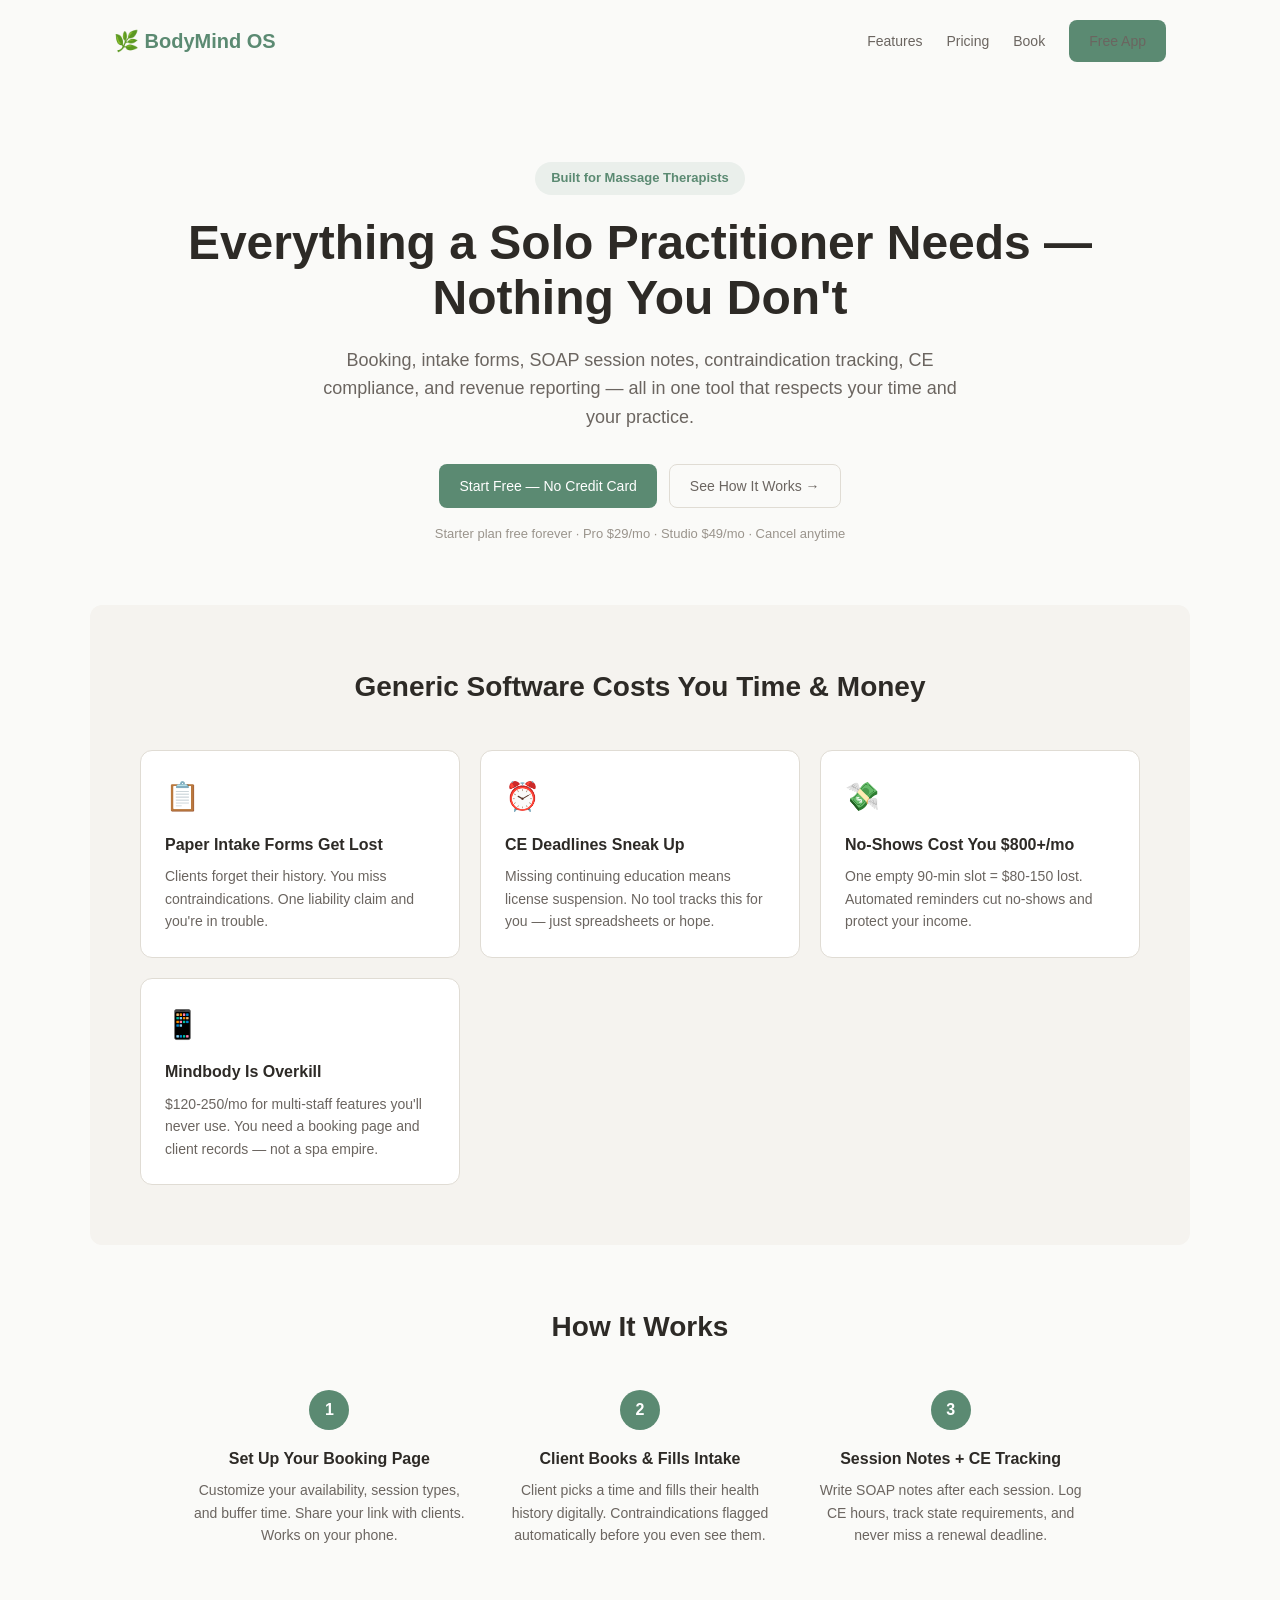
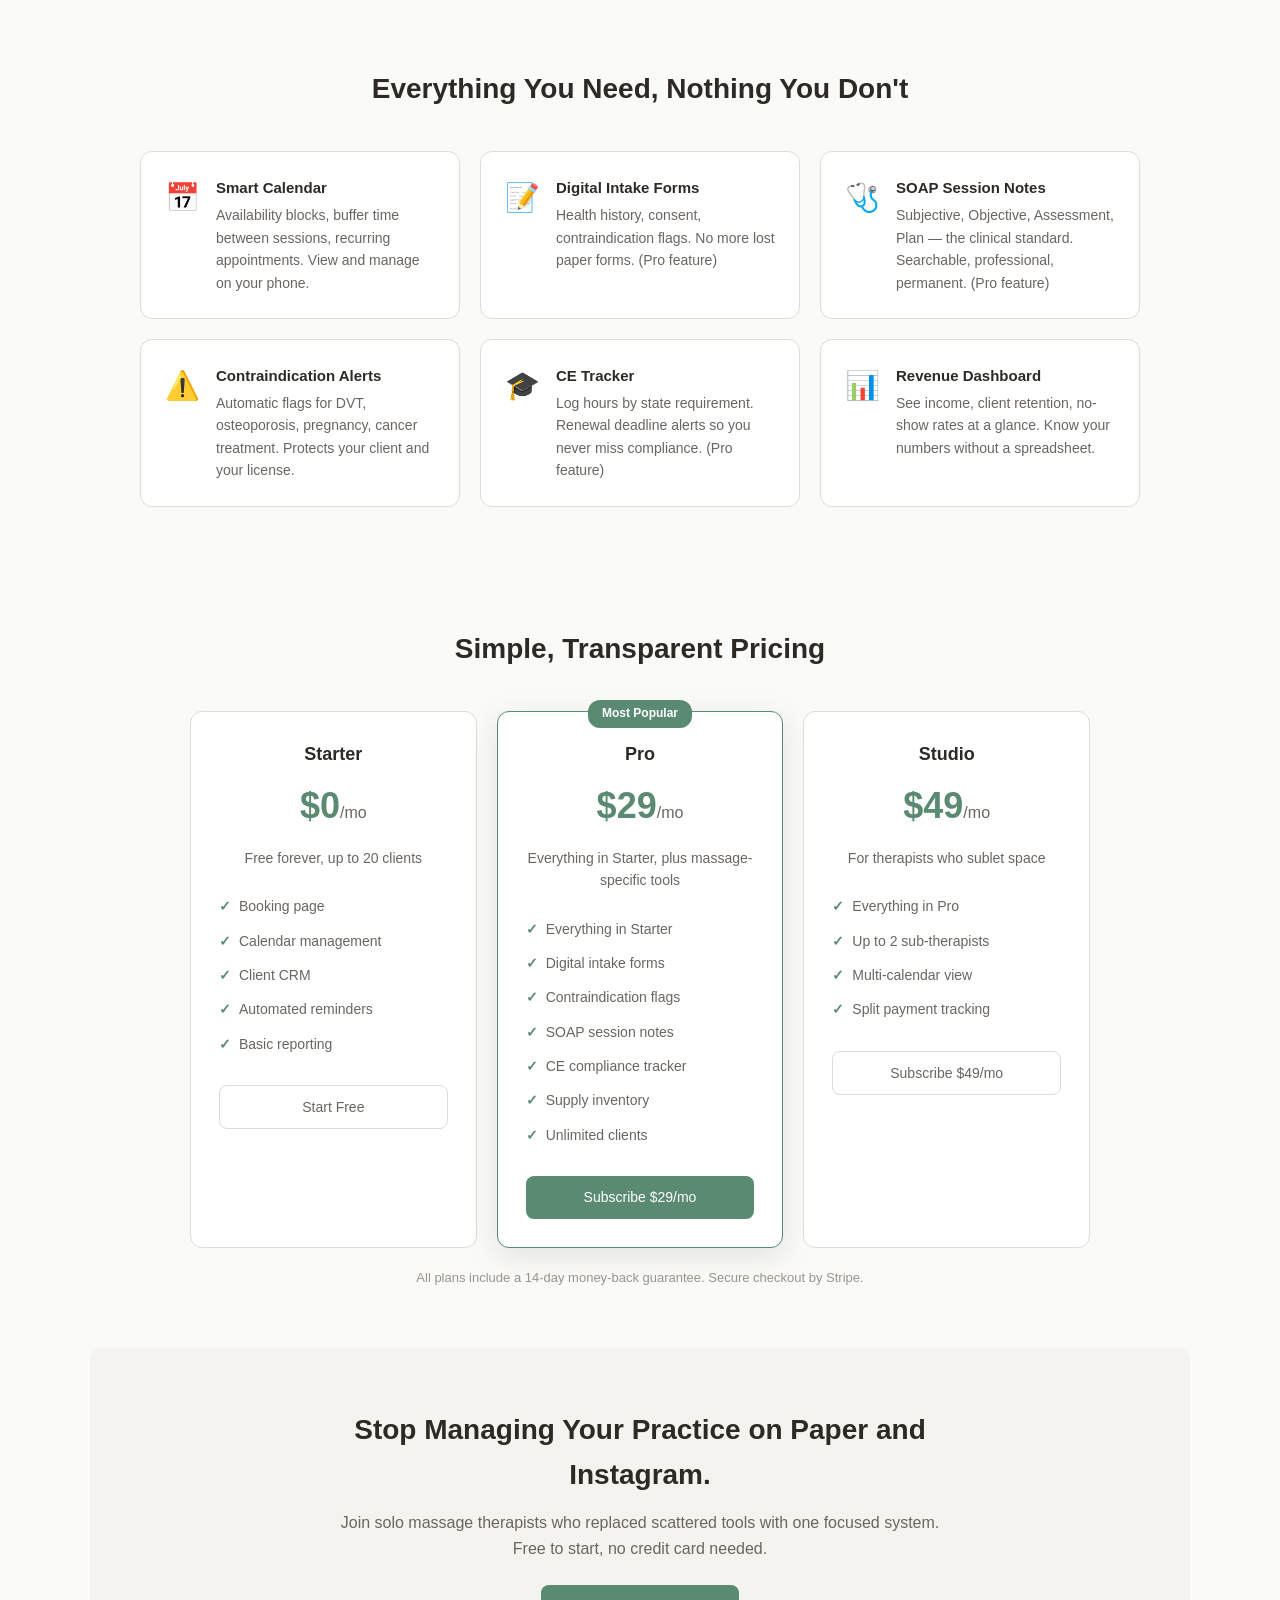
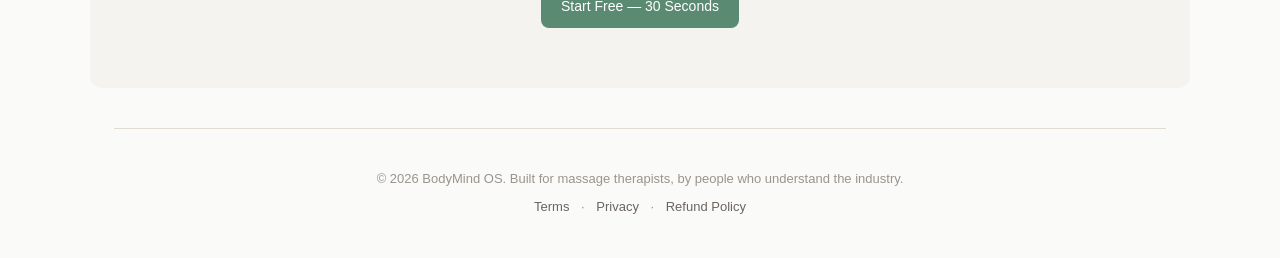
==== index.html @ 9bf980d1 "bodymind-os: landing upgrade + Stripe webhook fulfillment + Vercel deployment config" ====
<!DOCTYPE html>
<html lang="en">
<head>
  <meta charset="UTF-8">
  <meta name="viewport" content="width=device-width, initial-scale=1.0">
  <title>BodyMind OS — Business OS for Independent Massage Therapists</title>
  <meta name="description" content="Scheduling, client intake, session notes, contraindication tracking, and CE compliance — built for solo massage practitioners.">
  <link rel="stylesheet" href="styles.css">
  <link rel="stylesheet" href="landing.css">
</head>
<body class="landing-body">
  <div class="landing-container">
    <nav class="landing-nav">
      <div class="landing-logo">🌿 BodyMind OS</div>
      <div class="landing-nav-links">
        <a href="#features">Features</a>
        <a href="#pricing">Pricing</a>
        <a href="book.html">Book</a>
        <a href="app/" class="btn btn-primary">Free App</a>
      </div>
    </nav>

    <section class="hero">
      <div class="hero-badge">Built for Massage Therapists</div>
      <h1>Everything a Solo Practitioner Needs — Nothing You Don't</h1>
      <p class="hero-subtitle">
        Booking, intake forms, SOAP session notes, contraindication tracking, CE compliance, and revenue reporting — all in one tool that respects your time and your practice.
      </p>
      <div class="hero-cta">
        <a href="app/" class="btn btn-primary">Start Free — No Credit Card</a>
        <a href="#how" class="btn btn-ghost">See How It Works →</a>
      </div>
      <p class="hero-hint">Starter plan free forever · Pro $29/mo · Studio $49/mo · Cancel anytime</p>
    </section>

    <section class="problem-section">
      <h2 class="section-title">Generic Software Costs You Time & Money</h2>
      <div class="problem-grid">
        <div class="problem-card">
          <div class="problem-icon">📋</div>
          <h3>Paper Intake Forms Get Lost</h3>
          <p>Clients forget their history. You miss contraindications. One liability claim and you're in trouble.</p>
        </div>
        <div class="problem-card">
          <div class="problem-icon">⏰</div>
          <h3>CE Deadlines Sneak Up</h3>
          <p>Missing continuing education means license suspension. No tool tracks this for you — just spreadsheets or hope.</p>
        </div>
        <div class="problem-card">
          <div class="problem-icon">💸</div>
          <h3>No-Shows Cost You $800+/mo</h3>
          <p>One empty 90-min slot = $80-150 lost. Automated reminders cut no-shows and protect your income.</p>
        </div>
        <div class="problem-card">
          <div class="problem-icon">📱</div>
          <h3>Mindbody Is Overkill</h3>
          <p>$120-250/mo for multi-staff features you'll never use. You need a booking page and client records — not a spa empire.</p>
        </div>
      </div>
    </section>

    <section class="how-section" id="how">
      <h2 class="section-title">How It Works</h2>
      <div class="how-steps">
        <div class="how-step">
          <div class="step-number">1</div>
          <h3>Set Up Your Booking Page</h3>
          <p>Customize your availability, session types, and buffer time. Share your link with clients. Works on your phone.</p>
        </div>
        <div class="how-step">
          <div class="step-number">2</div>
          <h3>Client Books & Fills Intake</h3>
          <p>Client picks a time and fills their health history digitally. Contraindications flagged automatically before you even see them.</p>
        </div>
        <div class="how-step">
          <div class="step-number">3</div>
          <h3>Session Notes + CE Tracking</h3>
          <p>Write SOAP notes after each session. Log CE hours, track state requirements, and never miss a renewal deadline.</p>
        </div>
      </div>
    </section>

    <section class="features-section" id="features">
      <h2 class="section-title">Everything You Need, Nothing You Don't</h2>
      <div class="features-grid">
        <div class="feature-card">
          <div class="feature-icon">📅</div>
          <div>
            <h3>Smart Calendar</h3>
            <p>Availability blocks, buffer time between sessions, recurring appointments. View and manage on your phone.</p>
          </div>
        </div>
        <div class="feature-card">
          <div class="feature-icon">📝</div>
          <div>
            <h3>Digital Intake Forms</h3>
            <p>Health history, consent, contraindication flags. No more lost paper forms. (Pro feature)</p>
          </div>
        </div>
        <div class="feature-card">
          <div class="feature-icon">🩺</div>
          <div>
            <h3>SOAP Session Notes</h3>
            <p>Subjective, Objective, Assessment, Plan — the clinical standard. Searchable, professional, permanent. (Pro feature)</p>
          </div>
        </div>
        <div class="feature-card">
          <div class="feature-icon">⚠️</div>
          <div>
            <h3>Contraindication Alerts</h3>
            <p>Automatic flags for DVT, osteoporosis, pregnancy, cancer treatment. Protects your client and your license.</p>
          </div>
        </div>
        <div class="feature-card">
          <div class="feature-icon">🎓</div>
          <div>
            <h3>CE Tracker</h3>
            <p>Log hours by state requirement. Renewal deadline alerts so you never miss compliance. (Pro feature)</p>
          </div>
        </div>
        <div class="feature-card">
          <div class="feature-icon">📊</div>
          <div>
            <h3>Revenue Dashboard</h3>
            <p>See income, client retention, no-show rates at a glance. Know your numbers without a spreadsheet.</p>
          </div>
        </div>
      </div>
    </section>

    <section class="pricing-section" id="pricing">
      <h2 class="section-title">Simple, Transparent Pricing</h2>
      <div class="pricing-grid">
        <div class="landing-pricing-card">
          <div class="pc-tier">Starter</div>
          <div class="pc-price">$0<span>/mo</span></div>
          <p class="pc-desc">Free forever, up to 20 clients</p>
          <ul>
            <li>Booking page</li>
            <li>Calendar management</li>
            <li>Client CRM</li>
            <li>Automated reminders</li>
            <li>Basic reporting</li>
          </ul>
          <a href="app/" class="btn btn-ghost btn-full">Start Free</a>
        </div>
        <div class="landing-pricing-card popular">
          <div class="popular-badge">Most Popular</div>
          <div class="pc-tier">Pro</div>
          <div class="pc-price">$29<span>/mo</span></div>
          <p class="pc-desc">Everything in Starter, plus massage-specific tools</p>
          <ul>
            <li>Everything in Starter</li>
            <li>Digital intake forms</li>
            <li>Contraindication flags</li>
            <li>SOAP session notes</li>
            <li>CE compliance tracker</li>
            <li>Supply inventory</li>
            <li>Unlimited clients</li>
          </ul>
          <a href="https://buy.stripe.com/3cI7sMdTqdZn1Xo5e0bAs0I" target="_blank" class="btn btn-primary btn-full">Subscribe $29/mo</a>
        </div>
        <div class="landing-pricing-card">
          <div class="pc-tier">Studio</div>
          <div class="pc-price">$49<span>/mo</span></div>
          <p class="pc-desc">For therapists who sublet space</p>
          <ul>
            <li>Everything in Pro</li>
            <li>Up to 2 sub-therapists</li>
            <li>Multi-calendar view</li>
            <li>Split payment tracking</li>
          </ul>
          <a href="https://buy.stripe.com/00wcN6eXu6wV59AgWIbAs0J" target="_blank" class="btn btn-ghost btn-full">Subscribe $49/mo</a>
        </div>
      </div>
      <p style="text-align:center; margin-top: 20px; font-size: 13px; color: var(--text-dim);">
        All plans include a 14-day money-back guarantee. Secure checkout by Stripe.
      </p>
    </section>

    <section class="cta-section">
      <div class="cta-box">
        <h2>Stop Managing Your Practice on Paper and Instagram.</h2>
        <p>Join solo massage therapists who replaced scattered tools with one focused system. Free to start, no credit card needed.</p>
        <a href="app/" class="btn btn-primary">Start Free — 30 Seconds</a>
      </div>
    </section>

    <footer class="landing-footer">
      <p>© 2026 BodyMind OS. Built for massage therapists, by people who understand the industry.</p>
      <p style="margin-top: 8px;">
        <a href="TERMS.md">Terms</a> · <a href="PRIVACY.md">Privacy</a> · <a href="REFUND.md">Refund Policy</a>
      </p>
    </footer>
  </div>
</body>
</html>
---- styles.css ----
/* BodyMind OS — App Stylesheet */
:root {
  --bg: #fafaf8;
  --bg-card: #ffffff;
  --bg-section: #f5f3ef;
  --bg-input: #f0ede7;
  --border: #e0dcd4;
  --border-light: #ece8e0;
  --text: #2d2a26;
  --text-muted: #6b6560;
  --text-dim: #9a948c;
  --primary: #5b8a72;
  --primary-hover: #4a7360;
  --primary-bg: rgba(91, 138, 114, 0.1);
  --accent: #c4915e;
  --accent-hover: #b07d4a;
  --accent-bg: rgba(196, 145, 94, 0.1);
  --success: #5b8a72;
  --success-bg: rgba(91, 138, 114, 0.12);
  --warning: #d4a04a;
  --warning-bg: rgba(212, 160, 74, 0.12);
  --danger: #c45c5c;
  --danger-bg: rgba(196, 92, 92, 0.12);
  --radius: 12px;
  --radius-sm: 8px;
  --shadow: 0 2px 8px rgba(0,0,0,0.06);
  --font: -apple-system, BlinkMacSystemFont, 'Segoe UI', Roboto, sans-serif;
}

* { box-sizing: border-box; margin: 0; padding: 0; }

body {
  font-family: var(--font);
  background: var(--bg);
  color: var(--text);
  line-height: 1.5;
  min-height: 100vh;
}

a { color: var(--primary); text-decoration: none; }
a:hover { color: var(--primary-hover); }

/* Splash / License Gate */
#splash {
  min-height: 100vh;
  display: flex;
  align-items: center;
  justify-content: center;
  padding: 24px;
  background: linear-gradient(135deg, #fafaf8 0%, #eeebe4 100%);
}

.splash-card {
  background: var(--bg-card);
  border: 1px solid var(--border);
  border-radius: var(--radius);
  padding: 40px;
  max-width: 420px;
  width: 100%;
  text-align: center;
  box-shadow: var(--shadow);
}

.splash-logo {
  font-size: 28px;
  font-weight: 700;
  color: var(--primary);
  margin-bottom: 8px;
}

.splash-tagline {
  font-size: 14px;
  color: var(--text-muted);
  margin-bottom: 32px;
}

.splash-card h2 {
  font-size: 20px;
  font-weight: 600;
  margin-bottom: 16px;
}

.splash-card p {
  font-size: 14px;
  color: var(--text-muted);
  margin-bottom: 24px;
}

.splash-error {
  color: var(--danger);
  font-size: 13px;
  margin-bottom: 16px;
}

/* Buttons */
.btn {
  display: inline-flex;
  align-items: center;
  justify-content: center;
  gap: 6px;
  padding: 10px 20px;
  border: none;
  border-radius: var(--radius-sm);
  font-size: 14px;
  font-weight: 500;
  cursor: pointer;
  transition: all 0.15s;
  font-family: var(--font);
}

.btn-primary {
  background: var(--primary);
  color: white;
}
.btn-primary:hover { background: var(--primary-hover); }

.btn-ghost {
  background: transparent;
  color: var(--text-muted);
  border: 1px solid var(--border);
}
.btn-ghost:hover { background: var(--bg-section); color: var(--text); }

.btn-accent {
  background: var(--accent);
  color: white;
}
.btn-accent:hover { background: var(--accent-hover); }

.btn-danger {
  background: var(--danger-bg);
  color: var(--danger);
}
.btn-danger:hover { background: var(--danger); color: white; }

.btn-sm { padding: 6px 12px; font-size: 12px; }
.btn-full { width: 100%; }
.btn:disabled { opacity: 0.5; cursor: not-allowed; }

/* Forms */
label {
  display: block;
  margin-bottom: 16px;
  font-size: 13px;
  color: var(--text-muted);
  font-weight: 500;
}

input[type="text"],
input[type="email"],
input[type="password"],
input[type="tel"],
input[type="number"],
input[type="date"],
input[type="time"],
textarea,
select {
  width: 100%;
  padding: 10px 12px;
  background: var(--bg-input);
  border: 1px solid var(--border);
  border-radius: var(--radius-sm);
  font-size: 14px;
  color: var(--text);
  font-family: var(--font);
  transition: border-color 0.15s;
}

input:focus, textarea:focus, select:focus {
  outline: none;
  border-color: var(--primary);
}

textarea { resize: vertical; min-height: 80px; }

.form-group {
  margin-bottom: 16px;
}

.form-row {
  display: grid;
  grid-template-columns: 1fr 1fr;
  gap: 12px;
}

.form-hint {
  font-size: 12px;
  color: var(--text-dim);
  margin-top: 4px;
}

/* App Layout */
#app {
  display: none;
  min-height: 100vh;
}

#app.visible {
  display: block;
}

.app-header {
  display: flex;
  align-items: center;
  justify-content: space-between;
  padding: 16px 24px;
  background: var(--bg-card);
  border-bottom: 1px solid var(--border);
  position: sticky;
  top: 0;
  z-index: 100;
}

.app-header-logo {
  font-size: 18px;
  font-weight: 700;
  color: var(--primary);
}

.header-right {
  display: flex;
  align-items: center;
  gap: 12px;
}

.tier-badge {
  padding: 4px 10px;
  border-radius: 12px;
  font-size: 11px;
  font-weight: 600;
}

.tier-free {
  background: var(--bg-section);
  color: var(--text-muted);
}

.tier-pro, .tier-studio {
  background: var(--primary-bg);
  color: var(--primary);
}

/* Bottom Nav */
.bottom-nav {
  position: fixed;
  bottom: 0;
  left: 0;
  right: 0;
  display: flex;
  background: var(--bg-card);
  border-top: 1px solid var(--border);
  z-index: 100;
}

.nav-item {
  flex: 1;
  display: flex;
  flex-direction: column;
  align-items: center;
  gap: 2px;
  padding: 10px 0;
  background: none;
  border: none;
  font-size: 11px;
  color: var(--text-dim);
  cursor: pointer;
  font-family: var(--font);
  transition: color 0.15s;
}

.nav-item.active {
  color: var(--primary);
}

.nav-item .nav-icon {
  font-size: 20px;
}

/* Content Area */
#app-content {
  padding: 24px 24px 80px;
  max-width: 800px;
  margin: 0 auto;
}

/* Cards */
.card {
  background: var(--bg-card);
  border: 1px solid var(--border);
  border-radius: var(--radius);
  padding: 20px;
  margin-bottom: 16px;
}

.card-header {
  display: flex;
  align-items: center;
  justify-content: space-between;
  margin-bottom: 12px;
}

.card-title {
  font-size: 16px;
  font-weight: 600;
}

.card-subtitle {
  font-size: 13px;
  color: var(--text-muted);
}

/* Page titles */
.page-title {
  font-size: 24px;
  font-weight: 700;
  margin-bottom: 4px;
}

.page-subtitle {
  font-size: 14px;
  color: var(--text-muted);
  margin-bottom: 24px;
}

/* Client list */
.client-item {
  display: flex;
  align-items: center;
  justify-content: space-between;
  padding: 14px 0;
  border-bottom: 1px solid var(--border-light);
}

.client-item:last-child { border-bottom: none; }

.client-name {
  font-weight: 500;
  font-size: 14px;
}

.client-meta {
  font-size: 12px;
  color: var(--text-dim);
}

/* Calendar */
.calendar-grid {
  display: grid;
  grid-template-columns: repeat(7, 1fr);
  gap: 4px;
  margin-bottom: 20px;
}

.calendar-day-header {
  text-align: center;
  font-size: 11px;
  font-weight: 600;
  color: var(--text-dim);
  padding: 8px 0;
}

.calendar-day {
  aspect-ratio: 1;
  display: flex;
  align-items: center;
  justify-content: center;
  font-size: 13px;
  border-radius: var(--radius-sm);
  cursor: pointer;
  position: relative;
}

.calendar-day:hover { background: var(--bg-section); }

.calendar-day.today {
  background: var(--primary-bg);
  color: var(--primary);
  font-weight: 600;
}

.calendar-day.has-events::after {
  content: '';
  position: absolute;
  bottom: 4px;
  width: 4px;
  height: 4px;
  background: var(--primary);
  border-radius: 50%;
}

.calendar-day.empty {
  cursor: default;
}

.appointment-item {
  display: flex;
  align-items: center;
  gap: 12px;
  padding: 12px 0;
  border-bottom: 1px solid var(--border-light);
}

.appointment-time {
  font-weight: 600;
  font-size: 13px;
  min-width: 60px;
}

.appointment-info { flex: 1; }

.appointment-client {
  font-weight: 500;
  font-size: 14px;
}

.appointment-type {
  font-size: 12px;
  color: var(--text-dim);
}

/* Intake form */
.intake-section {
  margin-bottom: 24px;
}

.intake-section h3 {
  font-size: 15px;
  font-weight: 600;
  margin-bottom: 12px;
  padding-bottom: 8px;
  border-bottom: 1px solid var(--border-light);
}

.checkbox-group {
  display: flex;
  flex-wrap: wrap;
  gap: 8px;
  margin-bottom: 12px;
}

.checkbox-item {
  display: flex;
  align-items: center;
  gap: 6px;
  padding: 8px 12px;
  background: var(--bg-input);
  border-radius: var(--radius-sm);
  font-size: 13px;
  cursor: pointer;
}

.checkbox-item input { width: auto; }

.checkbox-item.danger {
  background: var(--danger-bg);
  color: var(--danger);
}

.contraindication-alert {
  background: var(--danger-bg);
  border: 1px solid var(--danger);
  border-radius: var(--radius-sm);
  padding: 12px 16px;
  margin-bottom: 16px;
  font-size: 13px;
  display: flex;
  align-items: flex-start;
  gap: 10px;
}

.contraindication-alert .alert-icon {
  font-size: 18px;
  flex-shrink: 0;
}

/* Session notes */
.soap-grid {
  display: grid;
  grid-template-columns: 1fr 1fr;
  gap: 12px;
}

.soap-section {
  background: var(--bg-input);
  border-radius: var(--radius-sm);
  padding: 12px;
}

.soap-section h4 {
  font-size: 12px;
  font-weight: 700;
  text-transform: uppercase;
  letter-spacing: 0.5px;
  color: var(--primary);
  margin-bottom: 8px;
}

.soap-section textarea {
  background: transparent;
  border: none;
  padding: 0;
  min-height: 60px;
}

/* CE Tracker */
.ce-progress {
  background: var(--bg-input);
  border-radius: var(--radius-sm);
  height: 12px;
  overflow: hidden;
  margin: 8px 0;
}

.ce-progress-bar {
  height: 100%;
  background: var(--primary);
  border-radius: var(--radius-sm);
  transition: width 0.3s;
}

.ce-stat {
  display: flex;
  justify-content: space-between;
  font-size: 13px;
  color: var(--text-muted);
}

/* Dashboard stats */
.stats-grid {
  display: grid;
  grid-template-columns: repeat(auto-fit, minmax(150px, 1fr));
  gap: 12px;
  margin-bottom: 24px;
}

.stat-card {
  background: var(--bg-card);
  border: 1px solid var(--border);
  border-radius: var(--radius);
  padding: 16px;
  text-align: center;
}

.stat-value {
  font-size: 24px;
  font-weight: 700;
  color: var(--primary);
}

.stat-label {
  font-size: 12px;
  color: var(--text-muted);
  margin-top: 4px;
}

/* Upgrade banner */
.upgrade-banner {
  background: var(--accent-bg);
  border: 1px solid var(--accent);
  border-radius: var(--radius);
  padding: 16px 20px;
  margin-bottom: 20px;
  display: flex;
  align-items: center;
  justify-content: space-between;
  gap: 16px;
}

.upgrade-banner p {
  font-size: 14px;
  color: var(--text);
}

/* Empty state */
.empty-state {
  text-align: center;
  padding: 48px 24px;
  color: var(--text-dim);
}

.empty-state .empty-icon {
  font-size: 40px;
  margin-bottom: 12px;
}

.empty-state p {
  font-size: 14px;
  margin-bottom: 16px;
}

/* Toast */
.toast {
  position: fixed;
  bottom: 80px;
  left: 50%;
  transform: translateX(-50%);
  background: var(--text);
  color: var(--bg);
  padding: 10px 20px;
  border-radius: var(--radius-sm);
  font-size: 13px;
  z-index: 200;
  opacity: 0;
  transition: opacity 0.3s;
  pointer-events: none;
}

.toast.visible {
  opacity: 1;
}

/* Badge */
.badge {
  display: inline-block;
  padding: 2px 8px;
  border-radius: 10px;
  font-size: 11px;
  font-weight: 600;
}

.badge-success { background: var(--success-bg); color: var(--success); }
.badge-warning { background: var(--warning-bg); color: var(--warning); }
.badge-danger { background: var(--danger-bg); color: var(--danger); }

/* Responsive */
@media (min-width: 768px) {
  .bottom-nav {
    position: static;
    border-top: none;
    border-bottom: 1px solid var(--border);
    background: transparent;
    padding: 0 24px;
    gap: 0;
  }

  .nav-item {
    flex-direction: row;
    gap: 6px;
    padding: 10px 16px;
    font-size: 13px;
    border-bottom: 2px solid transparent;
  }

  .nav-item.active {
    border-bottom-color: var(--primary);
  }

  #app-content {
    padding-bottom: 24px;
  }
}

.hidden { display: none !important; }
---- landing.css ----
/* BodyMind OS — Landing Page Stylesheet */
:root {
  --bg: #fafaf8;
  --bg-card: #ffffff;
  --bg-section: #f5f3ef;
  --bg-elevated: #eeebe4;
  --border: #e0dcd4;
  --border-light: #ece8e0;
  --text: #2d2a26;
  --text-muted: #6b6560;
  --text-dim: #9a948c;
  --primary: #5b8a72;
  --primary-hover: #4a7360;
  --primary-bg: rgba(91, 138, 114, 0.1);
  --accent: #c4915e;
  --accent-bg: rgba(196, 145, 94, 0.1);
  --success: #5b8a72;
  --warning: #d4a04a;
  --danger: #c45c5c;
  --radius: 12px;
  --radius-sm: 8px;
  --shadow: 0 2px 12px rgba(0,0,0,0.06);
  --shadow-lg: 0 8px 32px rgba(0,0,0,0.1);
  --font: -apple-system, BlinkMacSystemFont, 'Segoe UI', Roboto, sans-serif;
}

* { box-sizing: border-box; margin: 0; padding: 0; }

.landing-body {
  font-family: var(--font);
  background: var(--bg);
  color: var(--text);
  line-height: 1.6;
  min-height: 100vh;
}

.landing-container {
  max-width: 1100px;
  margin: 0 auto;
  padding: 0 24px;
}

/* Nav */
.landing-nav {
  display: flex;
  align-items: center;
  justify-content: space-between;
  padding: 20px 0;
}

.landing-logo {
  font-size: 20px;
  font-weight: 700;
  color: var(--primary);
}

.landing-nav-links {
  display: flex;
  align-items: center;
  gap: 24px;
}

.landing-nav-links a {
  color: var(--text-muted);
  text-decoration: none;
  font-size: 14px;
  font-weight: 500;
}

.landing-nav-links a:hover {
  color: var(--primary);
}

/* Hero */
.hero {
  text-align: center;
  padding: 80px 0 60px;
}

.hero-badge {
  display: inline-block;
  padding: 6px 16px;
  background: var(--primary-bg);
  color: var(--primary);
  border-radius: 20px;
  font-size: 13px;
  font-weight: 600;
  margin-bottom: 20px;
}

.hero h1 {
  font-size: 48px;
  font-weight: 800;
  line-height: 1.15;
  margin-bottom: 20px;
  color: var(--text);
}

.hero-subtitle {
  font-size: 18px;
  color: var(--text-muted);
  max-width: 640px;
  margin: 0 auto 32px;
  line-height: 1.6;
}

.hero-cta {
  display: flex;
  gap: 12px;
  justify-content: center;
  margin-bottom: 16px;
}

.hero-hint {
  font-size: 13px;
  color: var(--text-dim);
}

/* Sections */
.section-title {
  font-size: 28px;
  font-weight: 700;
  text-align: center;
  margin-bottom: 40px;
}

.problem-section, .how-section, .features-section, .pricing-section, .cta-section {
  padding: 60px 0;
}

.problem-section, .cta-section {
  background: var(--bg-section);
  border-radius: var(--radius);
  margin: 0 -24px;
  padding: 60px 24px;
}

.problem-grid {
  display: grid;
  grid-template-columns: repeat(auto-fit, minmax(240px, 1fr));
  gap: 20px;
  max-width: 1000px;
  margin: 0 auto;
}

.problem-card {
  background: var(--bg-card);
  border: 1px solid var(--border);
  border-radius: var(--radius);
  padding: 24px;
}

.problem-icon {
  font-size: 28px;
  margin-bottom: 12px;
}

.problem-card h3 {
  font-size: 16px;
  font-weight: 600;
  margin-bottom: 8px;
}

.problem-card p {
  font-size: 14px;
  color: var(--text-muted);
}

/* How it works */
.how-steps {
  display: grid;
  grid-template-columns: repeat(3, 1fr);
  gap: 32px;
  max-width: 900px;
  margin: 0 auto;
  text-align: center;
}

.step-number {
  width: 40px;
  height: 40px;
  background: var(--primary);
  color: white;
  border-radius: 50%;
  display: flex;
  align-items: center;
  justify-content: center;
  font-weight: 700;
  margin: 0 auto 16px;
}

.how-step h3 {
  font-size: 16px;
  font-weight: 600;
  margin-bottom: 8px;
}

.how-step p {
  font-size: 14px;
  color: var(--text-muted);
}

/* Features */
.features-grid {
  display: grid;
  grid-template-columns: repeat(auto-fit, minmax(300px, 1fr));
  gap: 20px;
  max-width: 1000px;
  margin: 0 auto;
}

.feature-card {
  display: flex;
  gap: 16px;
  background: var(--bg-card);
  border: 1px solid var(--border);
  border-radius: var(--radius);
  padding: 24px;
}

.feature-icon {
  font-size: 28px;
  flex-shrink: 0;
}

.feature-card h3 {
  font-size: 15px;
  font-weight: 600;
  margin-bottom: 4px;
}

.feature-card p {
  font-size: 14px;
  color: var(--text-muted);
}

/* Pricing */
.pricing-grid {
  display: grid;
  grid-template-columns: repeat(3, 1fr);
  gap: 20px;
  max-width: 900px;
  margin: 0 auto;
}

.landing-pricing-card {
  background: var(--bg-card);
  border: 1px solid var(--border);
  border-radius: var(--radius);
  padding: 28px;
  text-align: center;
  position: relative;
}

.landing-pricing-card.popular {
  border-color: var(--primary);
  box-shadow: var(--shadow-lg);
}

.popular-badge {
  position: absolute;
  top: -12px;
  left: 50%;
  transform: translateX(-50%);
  background: var(--primary);
  color: white;
  padding: 4px 14px;
  border-radius: 12px;
  font-size: 12px;
  font-weight: 600;
}

.pc-tier {
  font-size: 18px;
  font-weight: 700;
  margin-bottom: 8px;
}

.pc-price {
  font-size: 36px;
  font-weight: 800;
  color: var(--primary);
}

.pc-price span {
  font-size: 16px;
  font-weight: 400;
  color: var(--text-muted);
}

.pc-desc {
  font-size: 14px;
  color: var(--text-muted);
  margin: 12px 0 20px;
}

.landing-pricing-card ul {
  list-style: none;
  text-align: left;
  margin-bottom: 24px;
}

.landing-pricing-card li {
  font-size: 14px;
  padding: 6px 0;
  color: var(--text-muted);
  padding-left: 20px;
  position: relative;
}

.landing-pricing-card li::before {
  content: '✓';
  position: absolute;
  left: 0;
  color: var(--success);
  font-weight: 700;
}

/* CTA */
.cta-box {
  text-align: center;
  max-width: 600px;
  margin: 0 auto;
}

.cta-box h2 {
  font-size: 28px;
  font-weight: 700;
  margin-bottom: 12px;
}

.cta-box p {
  font-size: 16px;
  color: var(--text-muted);
  margin-bottom: 24px;
}

/* Footer */
.landing-footer {
  text-align: center;
  padding: 40px 0;
  font-size: 13px;
  color: var(--text-dim);
  border-top: 1px solid var(--border);
  margin-top: 40px;
}

.landing-footer a {
  color: var(--text-muted);
  text-decoration: none;
  margin: 0 8px;
}

.landing-footer a:hover {
  color: var(--primary);
}

/* Responsive */
@media (max-width: 768px) {
  .hero h1 { font-size: 32px; }
  .how-steps { grid-template-columns: 1fr; }
  .pricing-grid { grid-template-columns: 1fr; }
  .hero-cta { flex-direction: column; }
  .landing-nav-links a:not(.btn) { display: none; }
}
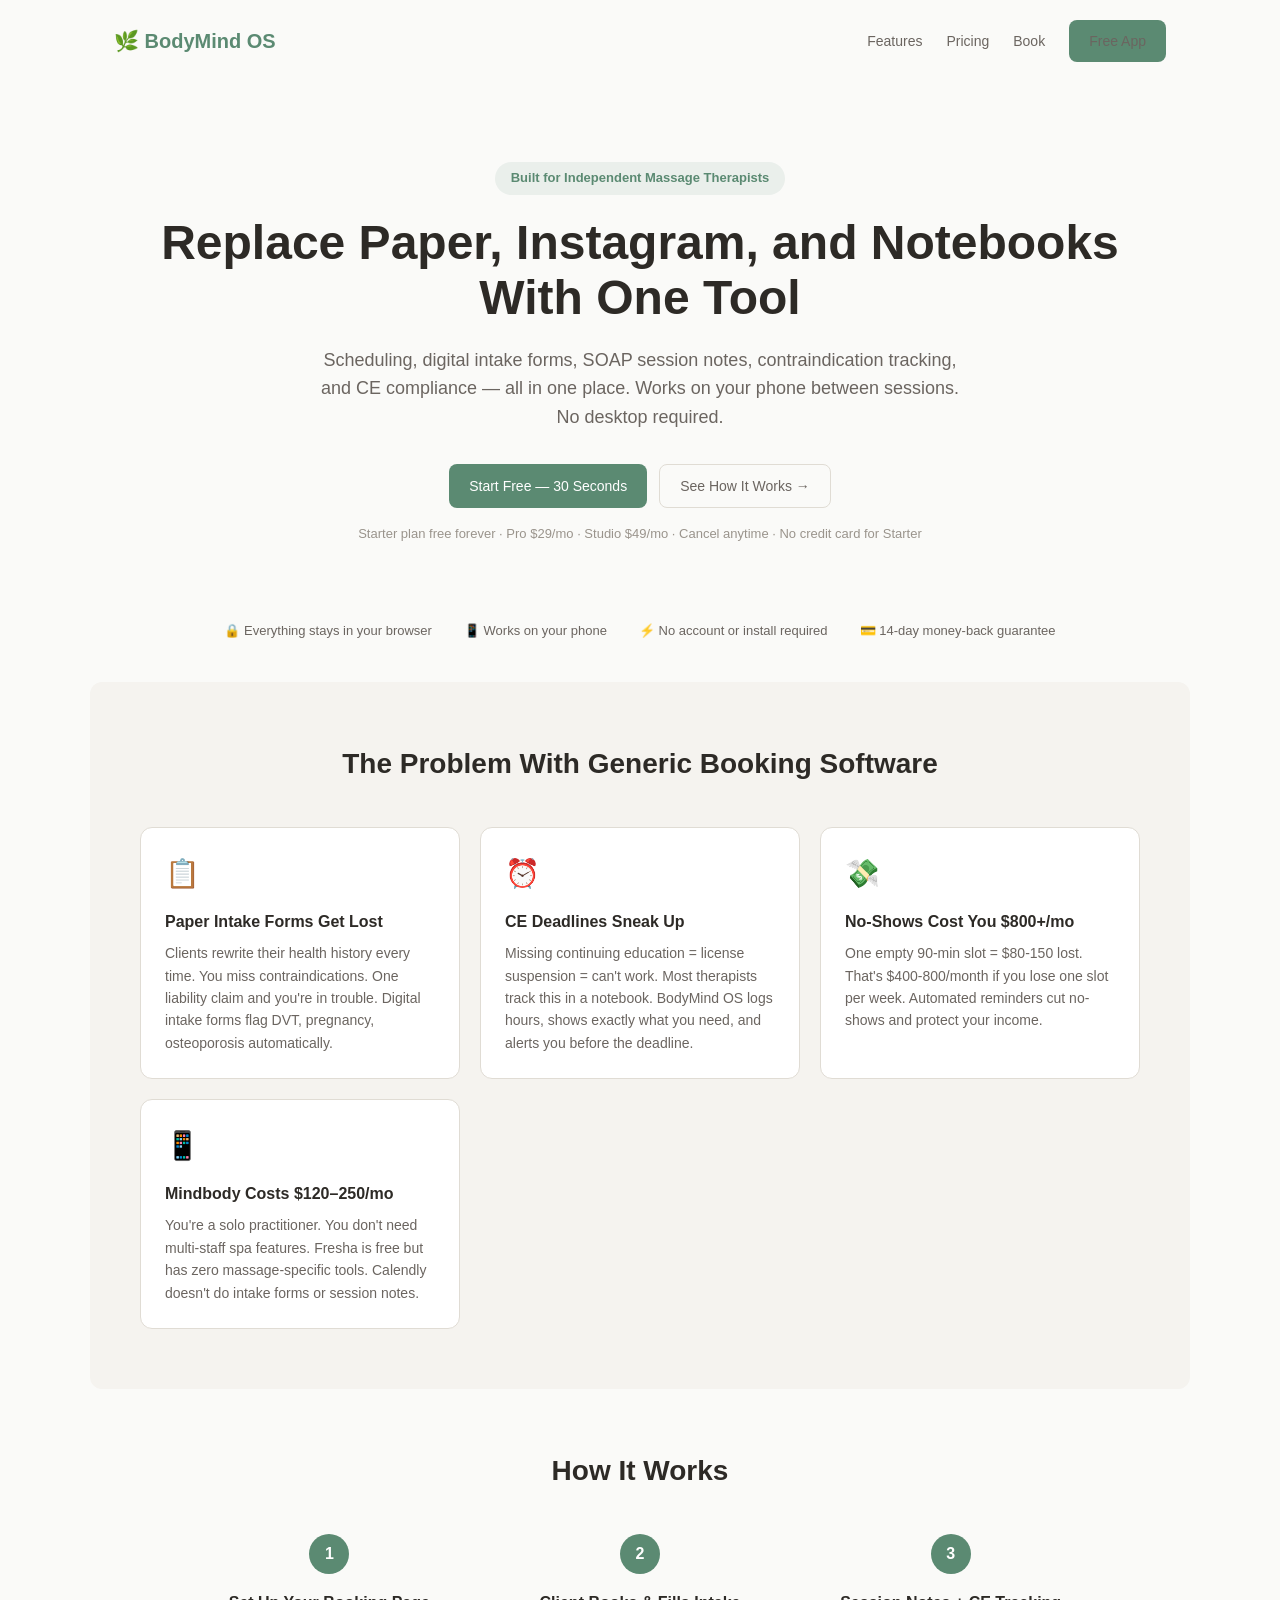
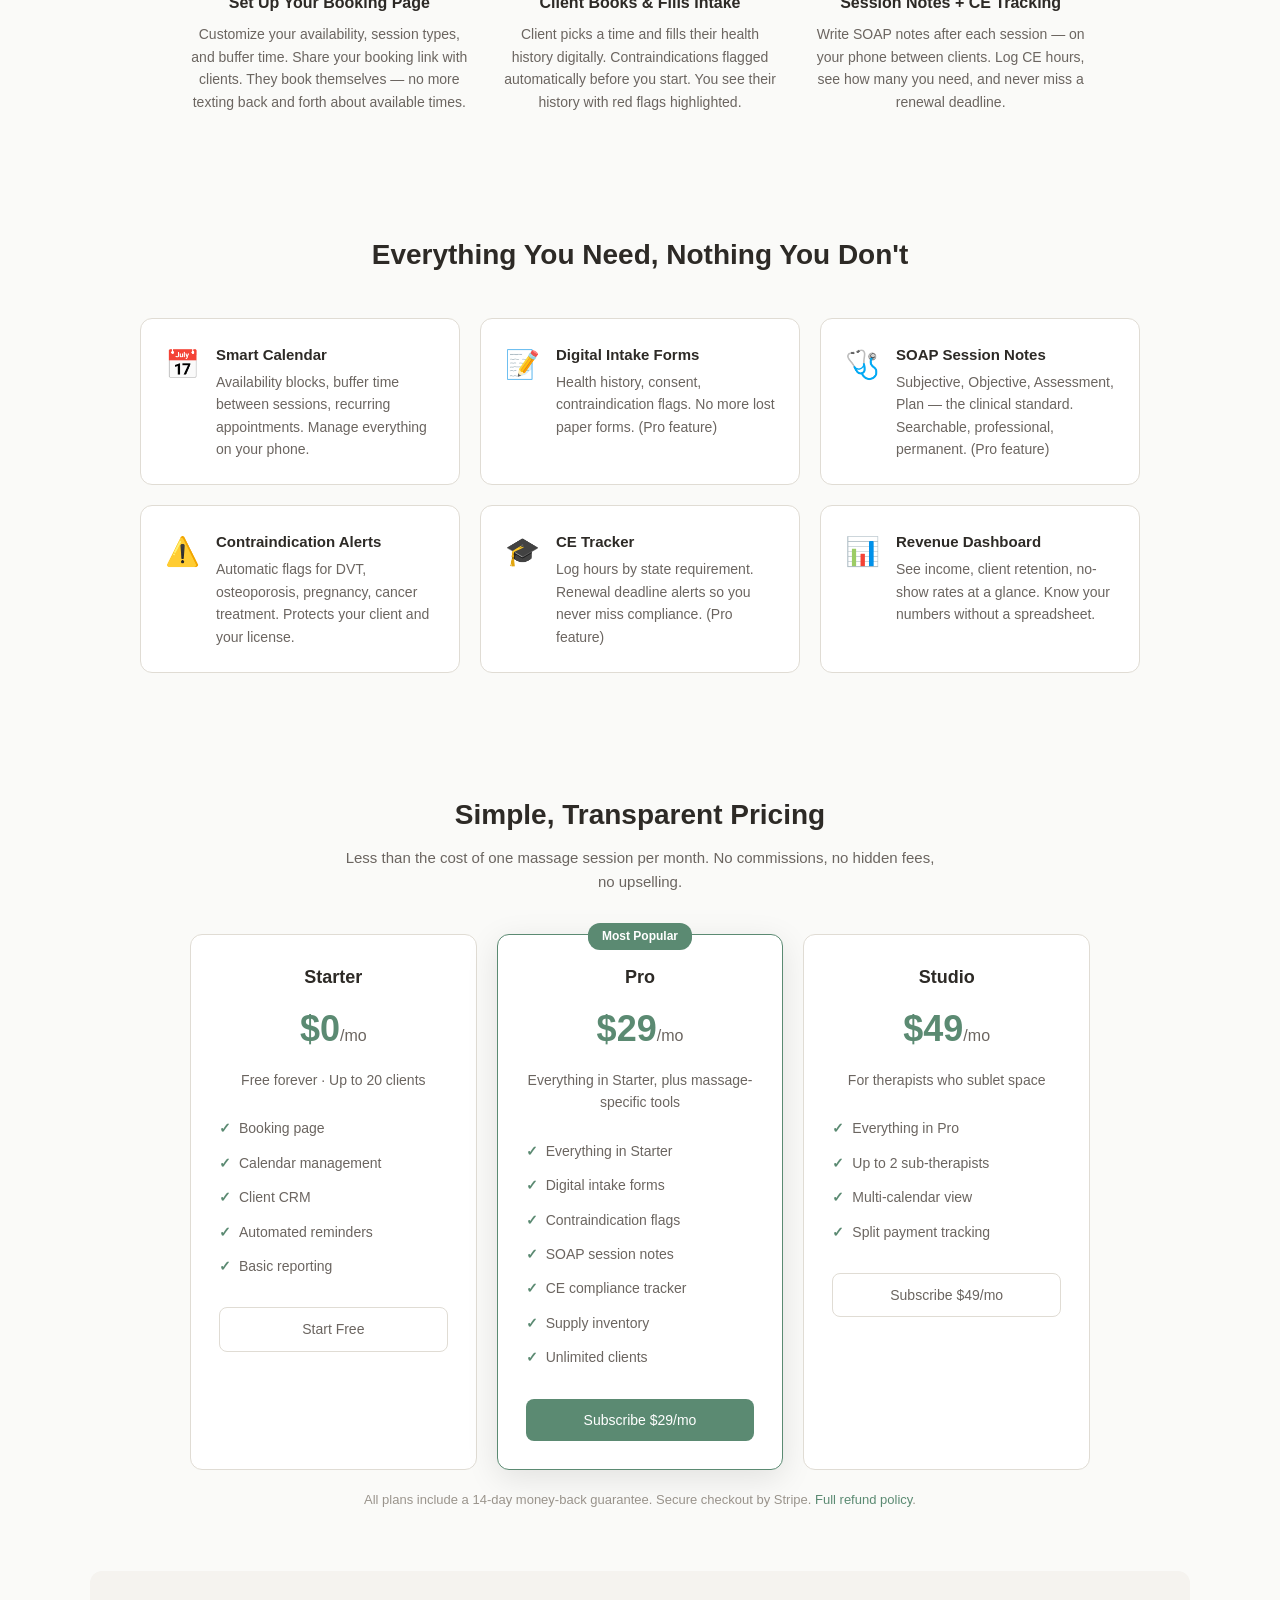
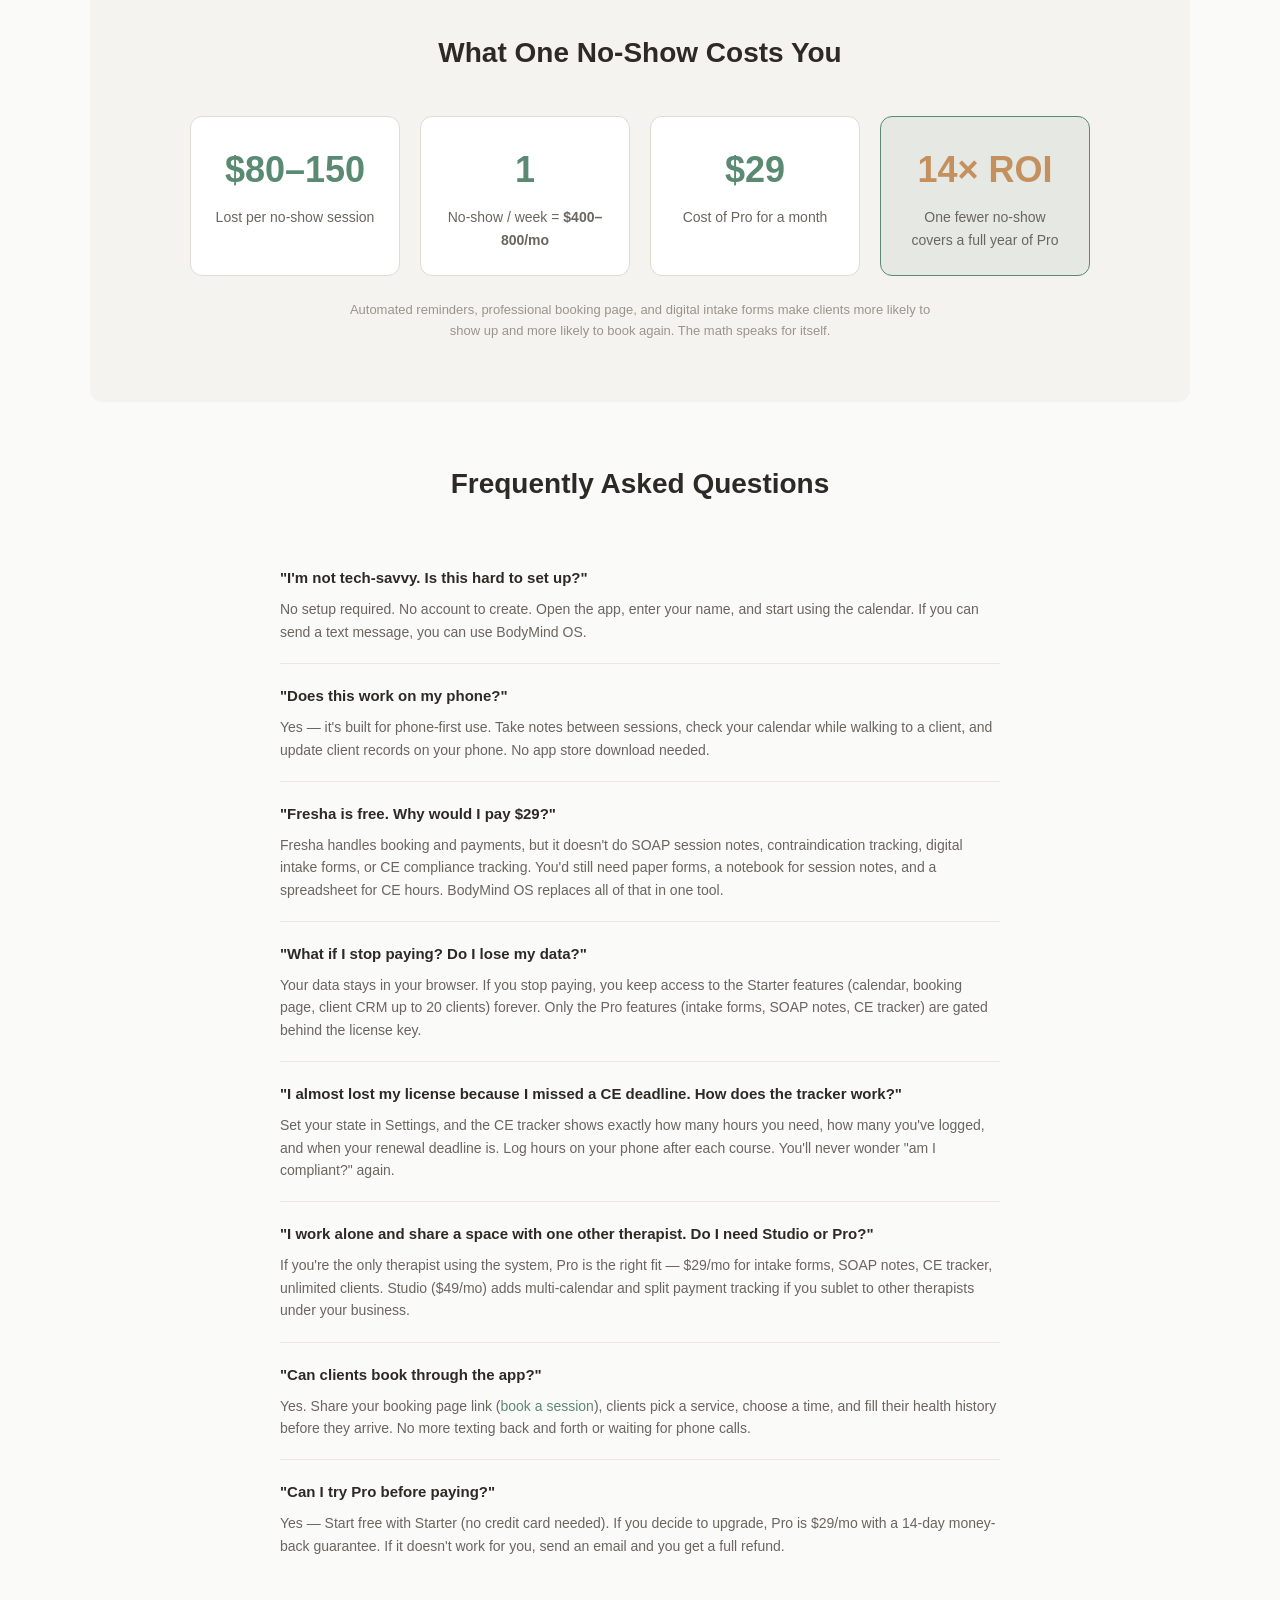
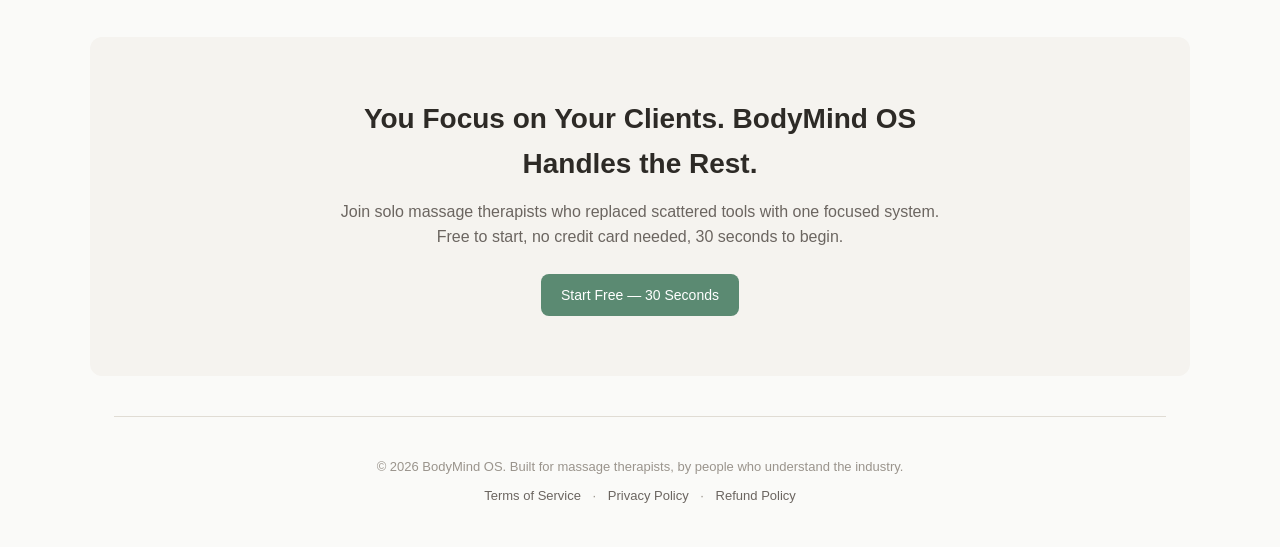
==== commit 059b3a3b: "SELLER: Brand-Voice landing upgrade, SEO articles, outreach, truth ledger - SELLER-COPY.md: Brand-Vo" ====
--- a/index.html
+++ b/index.html
@@ -3,10 +3,55 @@
 <head>
   <meta charset="UTF-8">
   <meta name="viewport" content="width=device-width, initial-scale=1.0">
-  <title>BodyMind OS — Business OS for Independent Massage Therapists</title>
-  <meta name="description" content="Scheduling, client intake, session notes, contraindication tracking, and CE compliance — built for solo massage practitioners.">
+  <title>BodyMind OS — Business OS for Solo Massage Therapists</title>
+  <meta name="description" content="Scheduling, digital intake forms, SOAP session notes, contraindication tracking, and CE compliance — one tool for independent massage therapists. Free to start.">
+  <meta name="keywords" content="massage therapist software, massage practice management, SOAP notes app, CE tracking massage, massage booking system, contraindication tracking, LMT business tools, solo practitioner">
+  <meta property="og:title" content="BodyMind OS — Business OS for Solo Massage Therapists">
+  <meta property="og:description" content="Replace paper intake forms, Instagram bookings, and spreadsheets with one tool built for massage therapists. Free to start.">
+  <meta property="og:image" content="https://ericjoye.github.io/bodymind-os/icons/icon-128.png">
+  <meta property="og:url" content="https://ericjoye.github.io/bodymind-os/">
+  <meta property="og:type" content="website">
+  <meta name="twitter:card" content="summary">
+  <meta name="twitter:title" content="BodyMind OS — Business OS for Solo Massage Therapists">
+  <meta name="twitter:description" content="Scheduling, intake, SOAP notes, CE tracking — one tool for independent massage therapists.">
+  <link rel="canonical" href="https://ericjoye.github.io/bodymind-os/">
   <link rel="stylesheet" href="styles.css">
   <link rel="stylesheet" href="landing.css">
+  <script type="application/ld+json">
+  {
+    "@context": "https://schema.org",
+    "@type": "SoftwareApplication",
+    "name": "BodyMind OS",
+    "operatingSystem": "All (browser-based)",
+    "applicationCategory": "BusinessApplication",
+    "description": "Scheduling, digital intake forms, SOAP session notes, contraindication tracking, and CE compliance for solo massage therapists.",
+    "offers": [
+      {
+        "@type": "Offer",
+        "name": "Starter",
+        "price": "0",
+        "priceCurrency": "USD",
+        "description": "Free forever — booking, calendar, CRM, up to 20 clients"
+      },
+      {
+        "@type": "Offer",
+        "name": "Pro",
+        "price": "29",
+        "priceCurrency": "USD",
+        "description": "Digital intake forms, SOAP notes, CE tracker, unlimited clients",
+        "url": "https://buy.stripe.com/3cI7sMdTqdZn1Xo5e0bAs0I"
+      },
+      {
+        "@type": "Offer",
+        "name": "Studio",
+        "price": "49",
+        "priceCurrency": "USD",
+        "description": "Multi-calendar, split payments for therapists who sublet",
+        "url": "https://buy.stripe.com/00wcN6eXu6wV59AgWIbAs0J"
+      }
+    ]
+  }
+  </script>
 </head>
 <body class="landing-body">
   <div class="landing-container">
@@ -21,40 +66,50 @@
     </nav>
 
     <section class="hero">
-      <div class="hero-badge">Built for Massage Therapists</div>
-      <h1>Everything a Solo Practitioner Needs — Nothing You Don't</h1>
+      <div class="hero-badge">Built for Independent Massage Therapists</div>
+      <h1>Replace Paper, Instagram, and Notebooks With One Tool</h1>
       <p class="hero-subtitle">
-        Booking, intake forms, SOAP session notes, contraindication tracking, CE compliance, and revenue reporting — all in one tool that respects your time and your practice.
+        Scheduling, digital intake forms, SOAP session notes, contraindication tracking, and CE compliance — all in one place. Works on your phone between sessions. No desktop required.
       </p>
       <div class="hero-cta">
-        <a href="app/" class="btn btn-primary">Start Free — No Credit Card</a>
+        <a href="app/" class="btn btn-primary">Start Free — 30 Seconds</a>
         <a href="#how" class="btn btn-ghost">See How It Works →</a>
       </div>
-      <p class="hero-hint">Starter plan free forever · Pro $29/mo · Studio $49/mo · Cancel anytime</p>
+      <p class="hero-hint">Starter plan free forever · Pro $29/mo · Studio $49/mo · Cancel anytime · No credit card for Starter</p>
+    </section>
+
+    <!-- Trust / Social Proof -->
+    <section class="trust-section">
+      <div class="trust-row">
+        <span class="trust-item">🔒 Everything stays in your browser</span>
+        <span class="trust-item">📱 Works on your phone</span>
+        <span class="trust-item">⚡ No account or install required</span>
+        <span class="trust-item">💳 14-day money-back guarantee</span>
+      </div>
     </section>
 
     <section class="problem-section">
-      <h2 class="section-title">Generic Software Costs You Time & Money</h2>
+      <h2 class="section-title">The Problem With Generic Booking Software</h2>
       <div class="problem-grid">
         <div class="problem-card">
           <div class="problem-icon">📋</div>
           <h3>Paper Intake Forms Get Lost</h3>
-          <p>Clients forget their history. You miss contraindications. One liability claim and you're in trouble.</p>
+          <p>Clients rewrite their health history every time. You miss contraindications. One liability claim and you're in trouble. Digital intake forms flag DVT, pregnancy, osteoporosis automatically.</p>
         </div>
         <div class="problem-card">
           <div class="problem-icon">⏰</div>
           <h3>CE Deadlines Sneak Up</h3>
-          <p>Missing continuing education means license suspension. No tool tracks this for you — just spreadsheets or hope.</p>
+          <p>Missing continuing education = license suspension = can't work. Most therapists track this in a notebook. BodyMind OS logs hours, shows exactly what you need, and alerts you before the deadline.</p>
         </div>
         <div class="problem-card">
           <div class="problem-icon">💸</div>
           <h3>No-Shows Cost You $800+/mo</h3>
-          <p>One empty 90-min slot = $80-150 lost. Automated reminders cut no-shows and protect your income.</p>
+          <p>One empty 90-min slot = $80-150 lost. That's $400-800/month if you lose one slot per week. Automated reminders cut no-shows and protect your income.</p>
         </div>
         <div class="problem-card">
           <div class="problem-icon">📱</div>
-          <h3>Mindbody Is Overkill</h3>
-          <p>$120-250/mo for multi-staff features you'll never use. You need a booking page and client records — not a spa empire.</p>
+          <h3>Mindbody Costs $120–250/mo</h3>
+          <p>You're a solo practitioner. You don't need multi-staff spa features. Fresha is free but has zero massage-specific tools. Calendly doesn't do intake forms or session notes.</p>
         </div>
       </div>
     </section>
@@ -65,17 +120,17 @@
         <div class="how-step">
           <div class="step-number">1</div>
           <h3>Set Up Your Booking Page</h3>
-          <p>Customize your availability, session types, and buffer time. Share your link with clients. Works on your phone.</p>
+          <p>Customize your availability, session types, and buffer time. Share your booking link with clients. They book themselves — no more texting back and forth about available times.</p>
         </div>
         <div class="how-step">
           <div class="step-number">2</div>
           <h3>Client Books & Fills Intake</h3>
-          <p>Client picks a time and fills their health history digitally. Contraindications flagged automatically before you even see them.</p>
+          <p>Client picks a time and fills their health history digitally. Contraindications flagged automatically before you start. You see their history with red flags highlighted.</p>
         </div>
         <div class="how-step">
           <div class="step-number">3</div>
           <h3>Session Notes + CE Tracking</h3>
-          <p>Write SOAP notes after each session. Log CE hours, track state requirements, and never miss a renewal deadline.</p>
+          <p>Write SOAP notes after each session — on your phone between clients. Log CE hours, see how many you need, and never miss a renewal deadline.</p>
         </div>
       </div>
     </section>
@@ -87,7 +142,7 @@
           <div class="feature-icon">📅</div>
           <div>
             <h3>Smart Calendar</h3>
-            <p>Availability blocks, buffer time between sessions, recurring appointments. View and manage on your phone.</p>
+            <p>Availability blocks, buffer time between sessions, recurring appointments. Manage everything on your phone.</p>
           </div>
         </div>
         <div class="feature-card">
@@ -130,11 +185,12 @@
 
     <section class="pricing-section" id="pricing">
       <h2 class="section-title">Simple, Transparent Pricing</h2>
+      <p class="pricing-subtitle">Less than the cost of one massage session per month. No commissions, no hidden fees, no upselling.</p>
       <div class="pricing-grid">
         <div class="landing-pricing-card">
           <div class="pc-tier">Starter</div>
           <div class="pc-price">$0<span>/mo</span></div>
-          <p class="pc-desc">Free forever, up to 20 clients</p>
+          <p class="pc-desc">Free forever · Up to 20 clients</p>
           <ul>
             <li>Booking page</li>
             <li>Calendar management</li>
@@ -174,14 +230,77 @@
         </div>
       </div>
       <p style="text-align:center; margin-top: 20px; font-size: 13px; color: var(--text-dim);">
-        All plans include a 14-day money-back guarantee. Secure checkout by Stripe.
+        All plans include a 14-day money-back guarantee. Secure checkout by Stripe. <a href="REFUND.md">Full refund policy</a>.
       </p>
+    </section>
+
+    <!-- ROI / Money-Saving Section -->
+    <section class="roi-section">
+      <h2 class="section-title">What One No-Show Costs You</h2>
+      <div class="roi-grid">
+        <div class="roi-card">
+          <div class="roi-number">$80–150</div>
+          <p class="roi-label">Lost per no-show session</p>
+        </div>
+        <div class="roi-card">
+          <div class="roi-number">1</div>
+          <p class="roi-label">No-show / week = <strong>$400–800/mo</strong></p>
+        </div>
+        <div class="roi-card">
+          <div class="roi-number">$29</div>
+          <p class="roi-label">Cost of Pro for a month</p>
+        </div>
+        <div class="roi-card roi-highlight">
+          <div class="roi-number">14× ROI</div>
+          <p class="roi-label">One fewer no-show covers a full year of Pro</p>
+        </div>
+      </div>
+      <p class="roi-note">Automated reminders, professional booking page, and digital intake forms make clients more likely to show up and more likely to book again. The math speaks for itself.</p>
+    </section>
+
+    <!-- FAQ Section -->
+    <section class="faq-section" id="faq">
+      <h2 class="section-title">Frequently Asked Questions</h2>
+      <div class="faq-list">
+        <div class="faq-item">
+          <h3>"I'm not tech-savvy. Is this hard to set up?"</h3>
+          <p>No setup required. No account to create. Open the app, enter your name, and start using the calendar. If you can send a text message, you can use BodyMind OS.</p>
+        </div>
+        <div class="faq-item">
+          <h3>"Does this work on my phone?"</h3>
+          <p>Yes — it's built for phone-first use. Take notes between sessions, check your calendar while walking to a client, and update client records on your phone. No app store download needed.</p>
+        </div>
+        <div class="faq-item">
+          <h3>"Fresha is free. Why would I pay $29?"</h3>
+          <p>Fresha handles booking and payments, but it doesn't do SOAP session notes, contraindication tracking, digital intake forms, or CE compliance tracking. You'd still need paper forms, a notebook for session notes, and a spreadsheet for CE hours. BodyMind OS replaces all of that in one tool.</p>
+        </div>
+        <div class="faq-item">
+          <h3>"What if I stop paying? Do I lose my data?"</h3>
+          <p>Your data stays in your browser. If you stop paying, you keep access to the Starter features (calendar, booking page, client CRM up to 20 clients) forever. Only the Pro features (intake forms, SOAP notes, CE tracker) are gated behind the license key.</p>
+        </div>
+        <div class="faq-item">
+          <h3>"I almost lost my license because I missed a CE deadline. How does the tracker work?"</h3>
+          <p>Set your state in Settings, and the CE tracker shows exactly how many hours you need, how many you've logged, and when your renewal deadline is. Log hours on your phone after each course. You'll never wonder "am I compliant?" again.</p>
+        </div>
+        <div class="faq-item">
+          <h3>"I work alone and share a space with one other therapist. Do I need Studio or Pro?"</h3>
+          <p>If you're the only therapist using the system, Pro is the right fit — $29/mo for intake forms, SOAP notes, CE tracker, unlimited clients. Studio ($49/mo) adds multi-calendar and split payment tracking if you sublet to other therapists under your business.</p>
+        </div>
+        <div class="faq-item">
+          <h3>"Can clients book through the app?"</h3>
+          <p>Yes. Share your booking page link (<a href="book.html">book a session</a>), clients pick a service, choose a time, and fill their health history before they arrive. No more texting back and forth or waiting for phone calls.</p>
+        </div>
+        <div class="faq-item">
+          <h3>"Can I try Pro before paying?"</h3>
+          <p>Yes — Start free with Starter (no credit card needed). If you decide to upgrade, Pro is $29/mo with a 14-day money-back guarantee. If it doesn't work for you, send an email and you get a full refund.</p>
+        </div>
+      </div>
     </section>
 
     <section class="cta-section">
       <div class="cta-box">
-        <h2>Stop Managing Your Practice on Paper and Instagram.</h2>
-        <p>Join solo massage therapists who replaced scattered tools with one focused system. Free to start, no credit card needed.</p>
+        <h2>You Focus on Your Clients. BodyMind OS Handles the Rest.</h2>
+        <p>Join solo massage therapists who replaced scattered tools with one focused system. Free to start, no credit card needed, 30 seconds to begin.</p>
         <a href="app/" class="btn btn-primary">Start Free — 30 Seconds</a>
       </div>
     </section>
@@ -189,7 +308,9 @@
     <footer class="landing-footer">
       <p>© 2026 BodyMind OS. Built for massage therapists, by people who understand the industry.</p>
       <p style="margin-top: 8px;">
-        <a href="TERMS.md">Terms</a> · <a href="PRIVACY.md">Privacy</a> · <a href="REFUND.md">Refund Policy</a>
+        <a href="TERMS.md">Terms of Service</a> ·
+        <a href="PRIVACY.md">Privacy Policy</a> ·
+        <a href="REFUND.md">Refund Policy</a>
       </p>
     </footer>
   </div>
--- a/landing.css
+++ b/landing.css
@@ -355,6 +355,107 @@
   color: var(--primary);
 }
 
+/* Trust / Social Proof Bar */
+.trust-section {
+  padding: 16px 0 40px;
+}
+.trust-row {
+  display: flex;
+  justify-content: center;
+  gap: 32px;
+  flex-wrap: wrap;
+}
+.trust-item {
+  font-size: 13px;
+  color: var(--text-muted);
+  white-space: nowrap;
+}
+
+/* Pricing subtitle */
+.pricing-subtitle {
+  text-align: center;
+  font-size: 15px;
+  color: var(--text-muted);
+  margin-top: -32px;
+  margin-bottom: 40px;
+  max-width: 600px;
+  margin-left: auto;
+  margin-right: auto;
+}
+
+/* ROI Section */
+.roi-section {
+  padding: 60px 24px;
+  background: var(--bg-section);
+  border-radius: var(--radius);
+  margin: 0 -24px;
+}
+.roi-grid {
+  display: grid;
+  grid-template-columns: repeat(auto-fit, minmax(200px, 1fr));
+  gap: 20px;
+  max-width: 900px;
+  margin: 0 auto;
+}
+.roi-card {
+  background: var(--bg-card);
+  border: 1px solid var(--border);
+  border-radius: var(--radius);
+  padding: 24px;
+  text-align: center;
+}
+.roi-highlight {
+  border-color: var(--primary);
+  background: var(--primary-bg);
+}
+.roi-number {
+  font-size: 36px;
+  font-weight: 800;
+  color: var(--primary);
+  margin-bottom: 8px;
+}
+.roi-highlight .roi-number {
+  color: var(--accent);
+}
+.roi-label {
+  font-size: 14px;
+  color: var(--text-muted);
+}
+.roi-note {
+  text-align: center;
+  font-size: 13px;
+  color: var(--text-dim);
+  max-width: 600px;
+  margin: 24px auto 0;
+}
+
+/* FAQ Section */
+.faq-section {
+  padding: 60px 0;
+}
+.faq-list {
+  max-width: 720px;
+  margin: 0 auto;
+}
+.faq-item {
+  padding: 20px 0;
+  border-bottom: 1px solid var(--border-light);
+}
+.faq-item:last-child {
+  border-bottom: none;
+}
+.faq-item h3 {
+  font-size: 15px;
+  font-weight: 600;
+  margin-bottom: 8px;
+  color: var(--text);
+}
+.faq-item p {
+  font-size: 14px;
+  color: var(--text-muted);
+  line-height: 1.6;
+}
+
 /* Responsive */
 @media (max-width: 768px) {
   .hero h1 { font-size: 32px; }
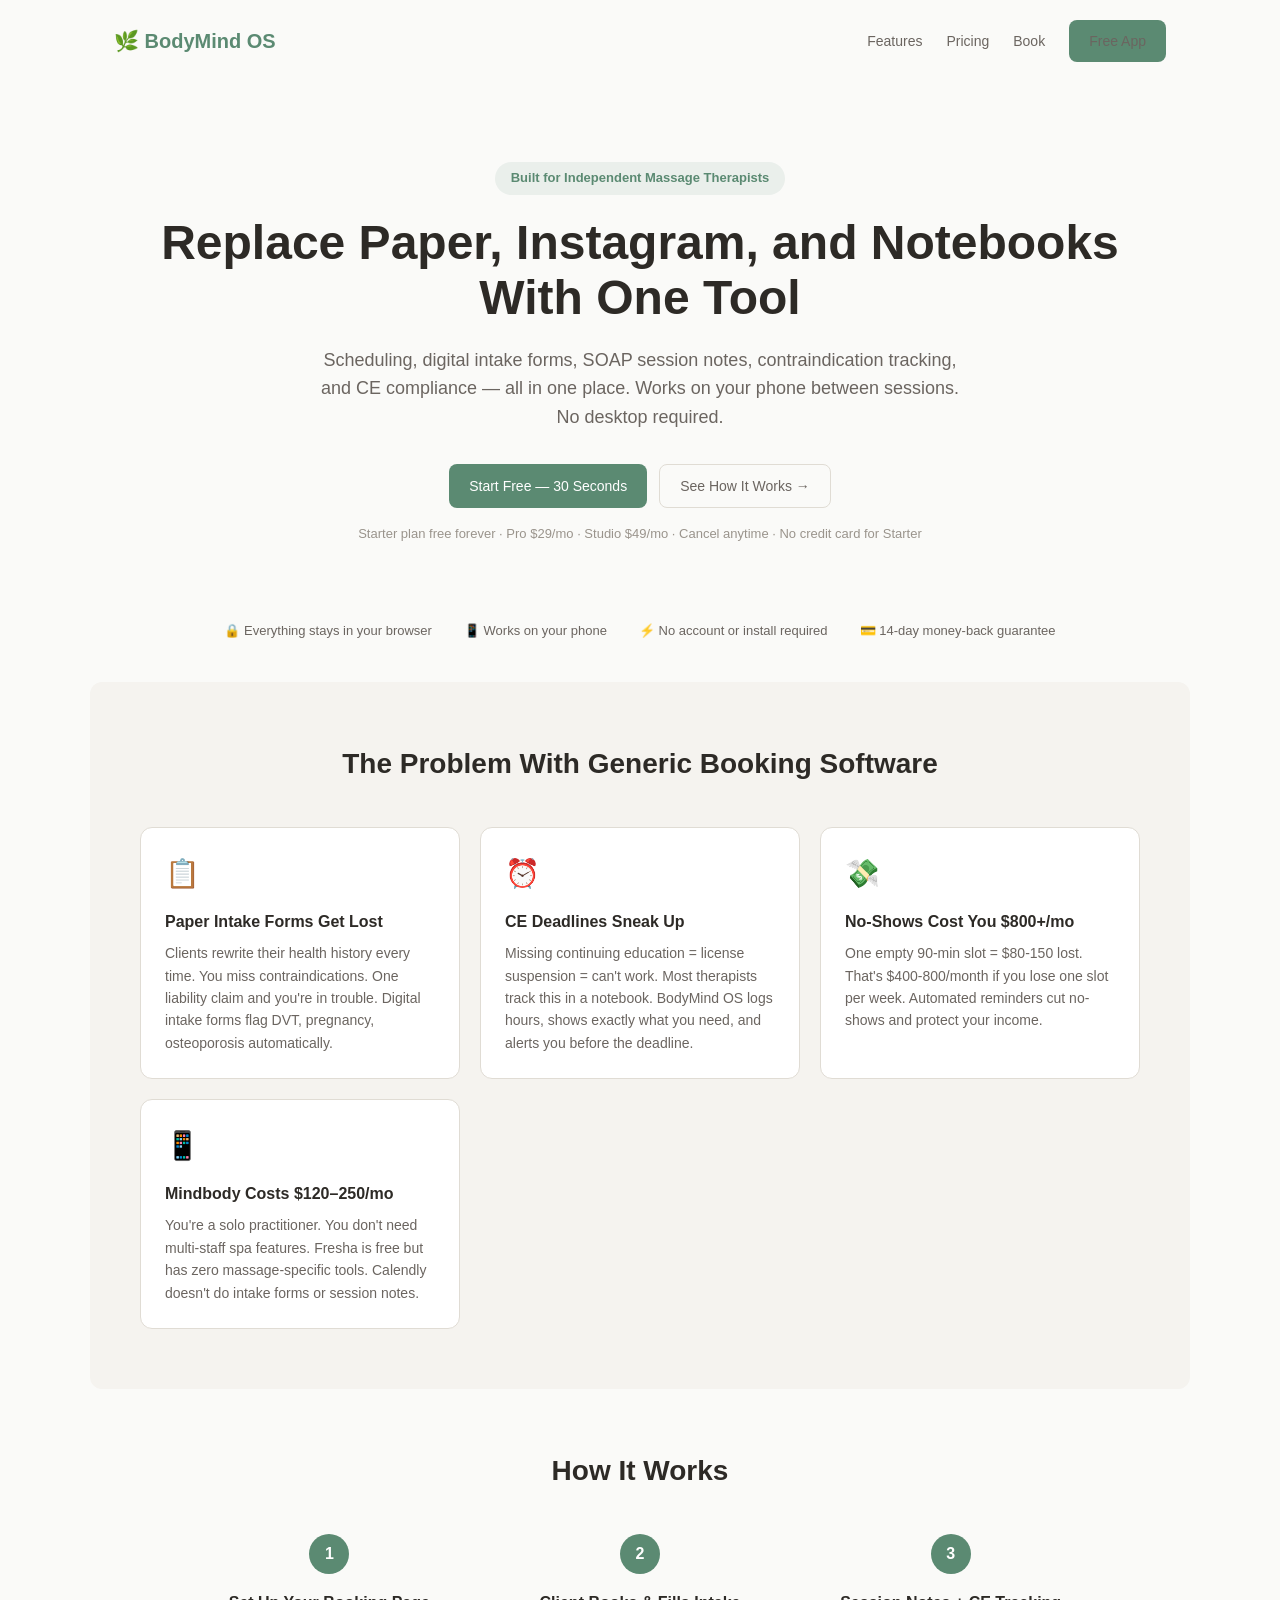
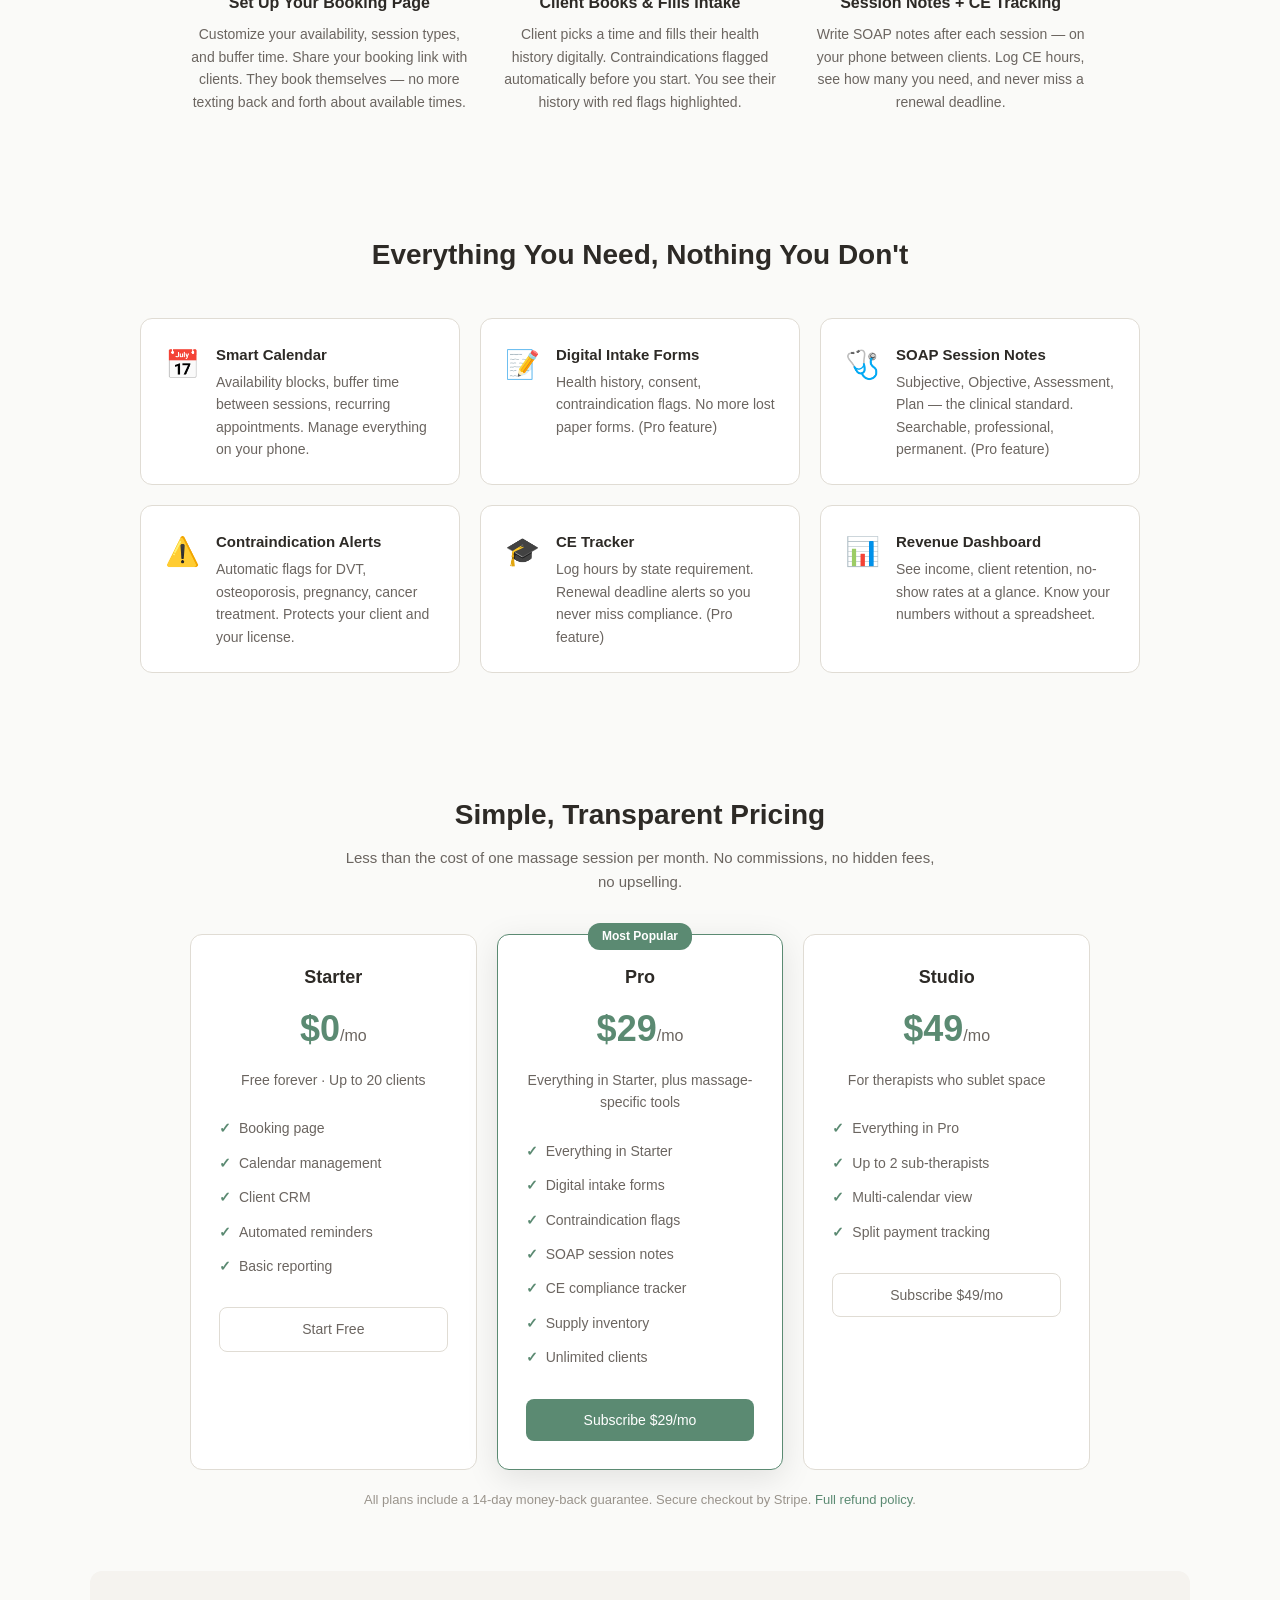
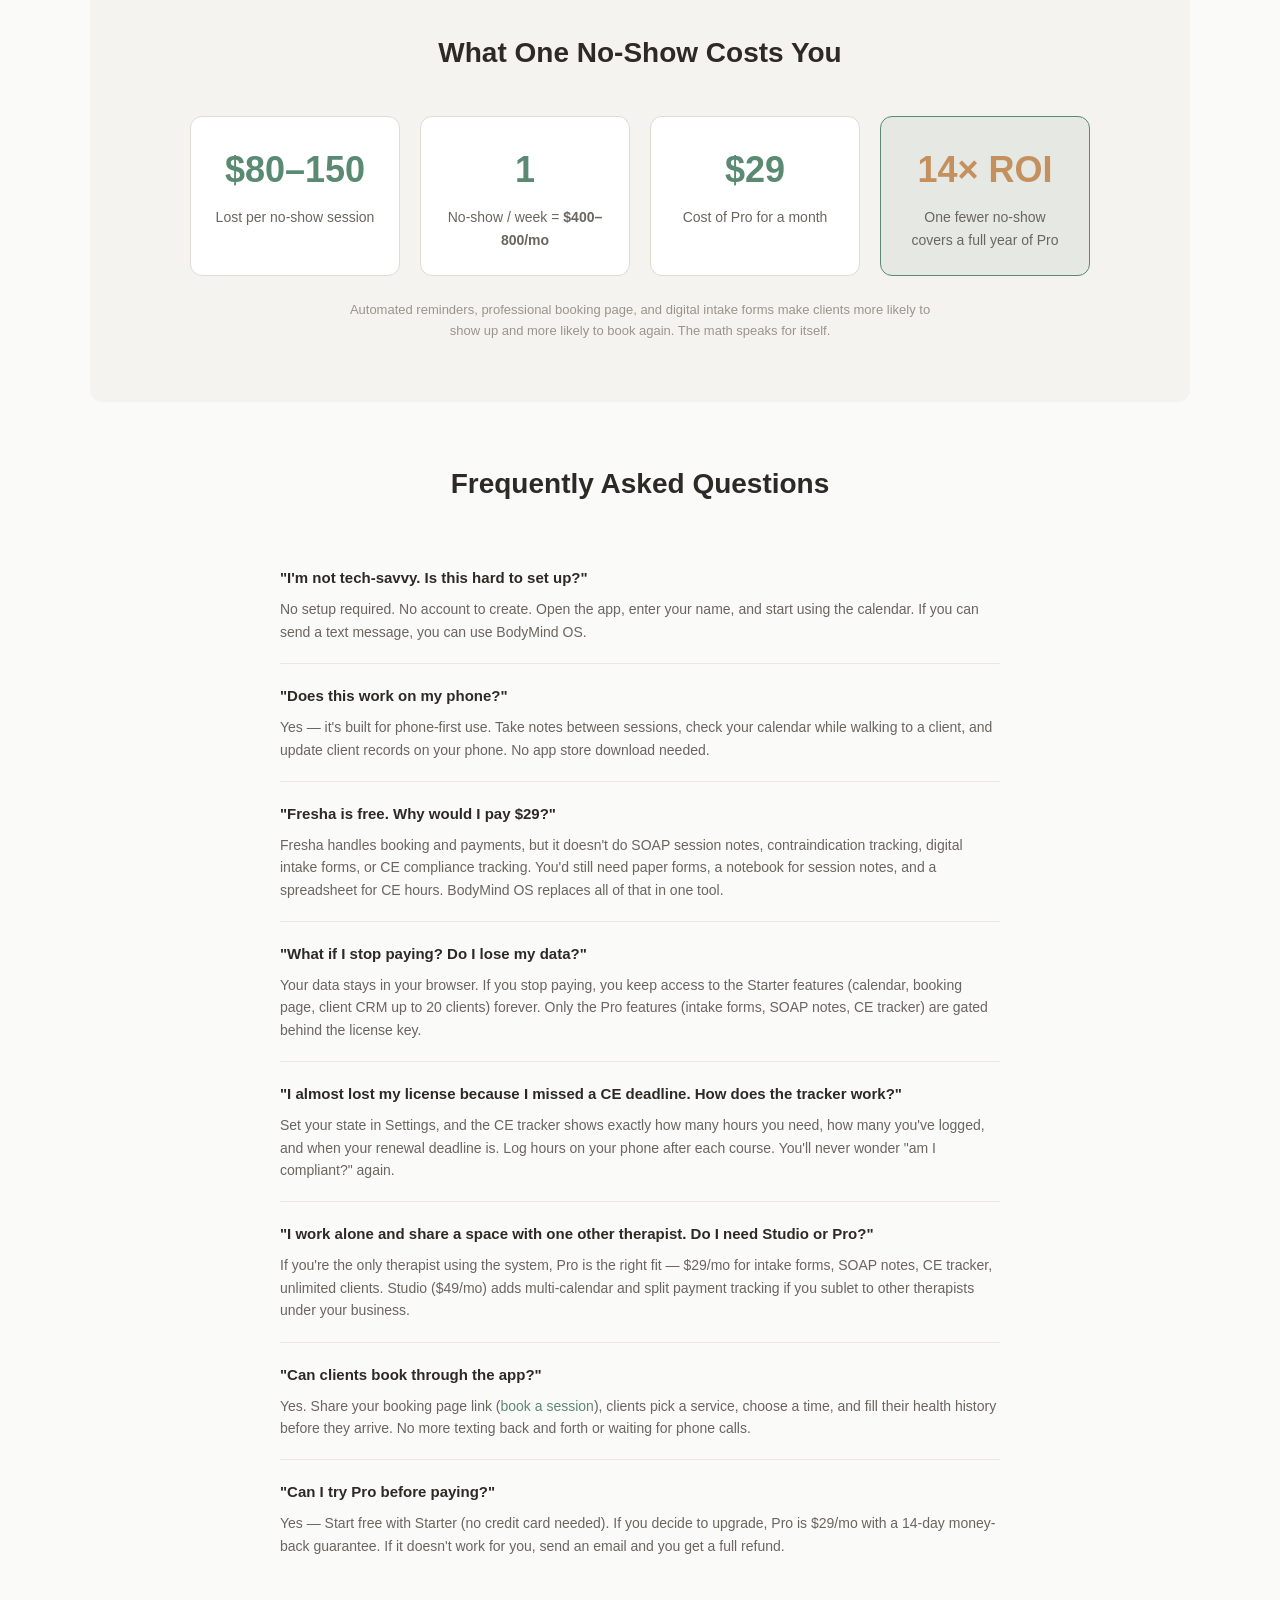
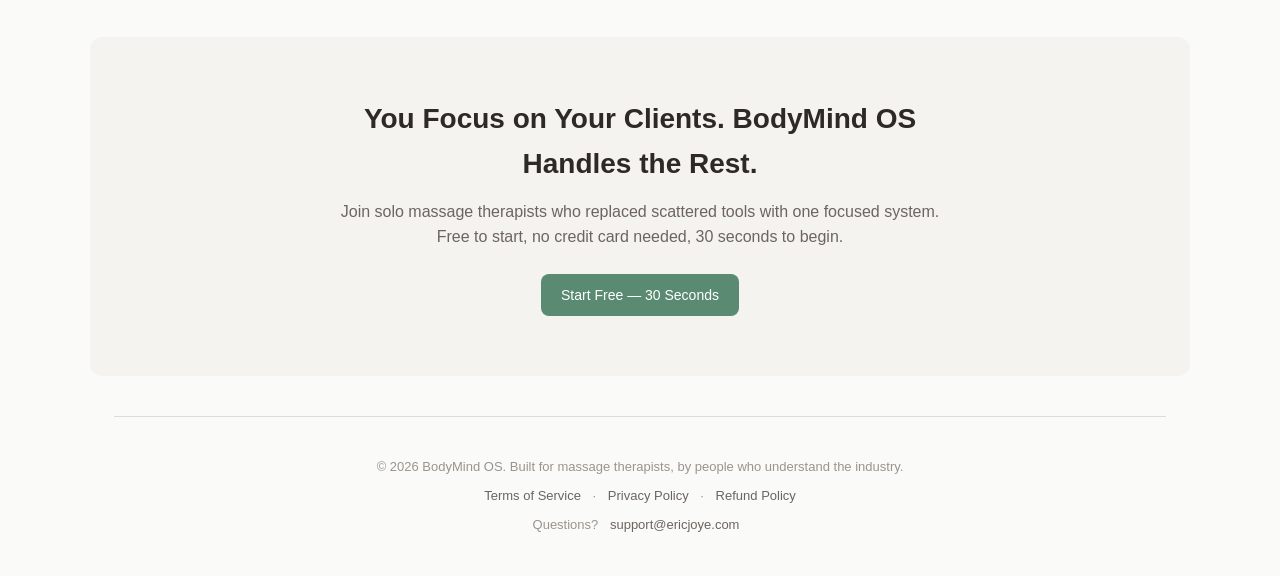
==== commit 28bed9ac: "seller-launch: add support email, fix free-tier link, create fulfillment.json, update stripe.json" ====
--- a/index.html
+++ b/index.html
@@ -8,13 +8,13 @@
   <meta name="keywords" content="massage therapist software, massage practice management, SOAP notes app, CE tracking massage, massage booking system, contraindication tracking, LMT business tools, solo practitioner">
   <meta property="og:title" content="BodyMind OS — Business OS for Solo Massage Therapists">
   <meta property="og:description" content="Replace paper intake forms, Instagram bookings, and spreadsheets with one tool built for massage therapists. Free to start.">
-  <meta property="og:image" content="https://ericjoye.github.io/bodymind-os/icons/icon-128.png">
-  <meta property="og:url" content="https://ericjoye.github.io/bodymind-os/">
+  <meta property="og:image" content="https://bodymind-os.vercel.app/icons/icon-128.png">
+  <meta property="og:url" content="https://bodymind-os.vercel.app/">
   <meta property="og:type" content="website">
   <meta name="twitter:card" content="summary">
   <meta name="twitter:title" content="BodyMind OS — Business OS for Solo Massage Therapists">
   <meta name="twitter:description" content="Scheduling, intake, SOAP notes, CE tracking — one tool for independent massage therapists.">
-  <link rel="canonical" href="https://ericjoye.github.io/bodymind-os/">
+  <link rel="canonical" href="https://bodymind-os.vercel.app/">
   <link rel="stylesheet" href="styles.css">
   <link rel="stylesheet" href="landing.css">
   <script type="application/ld+json">
@@ -52,6 +52,10 @@
     ]
   }
   </script>
+<!-- Plausible analytics -->
+  <!-- Vercel Analytics (free, works on *.vercel.app) -->
+  <script>window.va = window.va || function () { (window.vaq = window.vaq || []).push(arguments); };</script>
+  <script defer src="/_vercel/insights/script.js"></script>
 </head>
 <body class="landing-body">
   <div class="landing-container">
@@ -312,6 +316,9 @@
         <a href="PRIVACY.md">Privacy Policy</a> ·
         <a href="REFUND.md">Refund Policy</a>
       </p>
+      <p style="margin-top: 8px; font-size: 13px; color: var(--text-dim);">
+        Questions? <a href="mailto:support@ericjoye.com">support@ericjoye.com</a>
+      </p>
     </footer>
   </div>
 </body>
